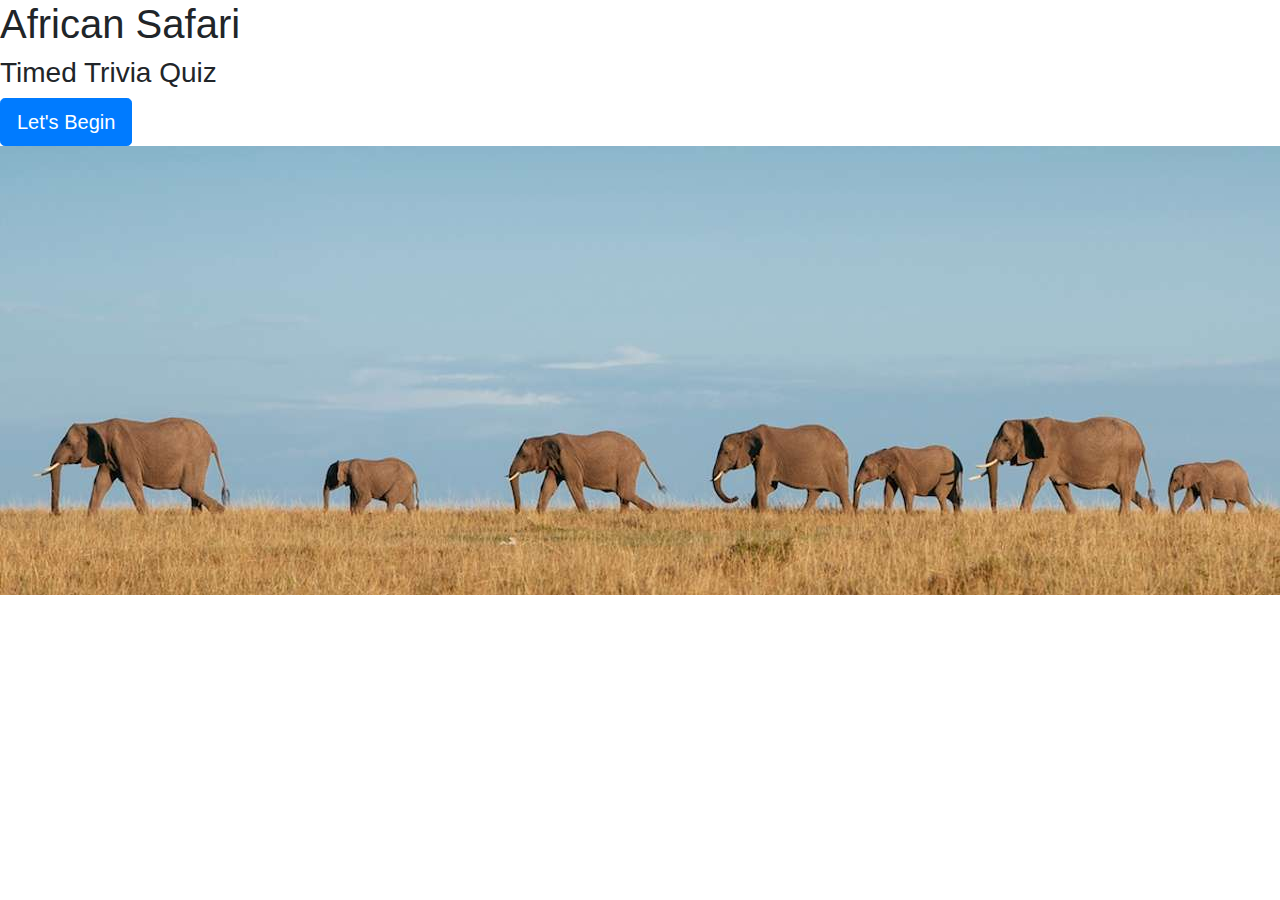
==== testingtrivia.html @ 8ef7247c "changed html of questions to arrays in javascript.  Still need to add the timer function and continu" ====
<!DOCTYPE html>
<html lang="en">
<head>
    <meta charset="UTF-8">
    <meta name="viewport" content="width=device-width, initial-scale=1.0">
    <meta http-equiv="X-UA-Compatible" content="ie=edge">
    <title>Testing Moving Trivia</title>
    <link href="assets/css/reset.css" type="text/css" rel="stylesheet">
    <link rel="stylesheet" href="https://stackpath.bootstrapcdn.com/bootstrap/4.3.1/css/bootstrap.min.css" integrity="sha384-ggOyR0iXCbMQv3Xipma34MD+dH/1fQ784/j6cY/iJTQUOhcWr7x9JvoRxT2MZw1T" crossorigin="anonymous">
    <link href="https://fonts.googleapis.com/css?family=Advent+Pro|Gruppo|Nanum+Pen+Script&display=swap" rel="stylesheet">
    <link href="assets/css/style.css" type="text/css" rel="stylesheet">
    <script type="text/javascript" src="https://cdnjs.cloudflare.com/ajax/libs/jquery/3.2.1/jquery.min.js"></script>  



</head>
<body>
    
<div class="header">
    <h1>African Safari</h1>
    <h3>Timed Trivia Quiz</h3>
</div> 
<a href="#" id="start" class="btn btn-primary btn-lg justify-content-center">Let's Begin</a>
<br/>
<div id="playarea" class="jumbotron">
  <h3 id="question"></h3>
  <br/><br/>
  <form id="form">

  </form>
  <br/>
  <a href="#" id="next" class="button">Next</a><br/>
  <div id="progressbar" ></div>
</div>
<div id="result"></div>
<footer> 
  <img src="assets/images/africanSavannah.jpg">
</footer>

<script>

  // Setting up array for multiple choice questions. 
  
  var allQuestions = [{
          question: "This animal's name means river horse. What is the name of this very large animal that is usually found standing in the water?",
          choices: ["Warthog", "Hippopotamus", "Rhinocerus", "Alligator"],
          correctAnswer: 1
      },
  
      {
          question: "This feline is the largest of Africa’s cats, spending its days lounging in the sun. It hunts big game such as zebra and wildebeest during early morning and evening hours:",
          choices: ["Leopard", "Caracal", "Cheetah", "Lion"],
          correctAnswer: 3
      },
  
      {
          question: "The term Big Five refers to:",
          choices: ["Cheetah, giraffe, lion, great antelope, elephant", "Wildebeest, lion, zebra, elephant, rhinocerus", "Cape buffalo, lion, leopard, elephant, rhinoceros", "Hippo, crocodile, gorilla, rhinocerus, leopard"],
          correctAnswer: 2
      },
  
      {
          question: "Elephants are the largest land animals and are incredibly intelligent creatures. Which of the following traits do humans & elephants share?",
          choices: ["Long-term memory", "Form deep family bonds", "Bury their dead", "All of the above"],
          correctAnswer: 3
      },
  
      {
          question: "Venom has little effect on this thick-skinned, fearless creature that can kill and eat snakes (even the deadly black mamba!) and also has a particular fondness for bee larvae:",
          choices: ["Meerkat", "Honey Badger", "Serval", "Bar-eared fox"],
          correctAnswer: 1
      },
  ];
  var currentquestion = 0;
  var correctAnswers = 0;
  
  function setupOptions() {
    $('#question').html(parseInt(currentquestion) + 1 + ". " + allQuestions[currentquestion].question);
    var options = allQuestions[currentquestion].choices;
    var formHtml = '';
    for (var i = 0; i < options.length; i++) {
      formHtml += '<div><input type="radio" name="option" value="' + i + '" id="option' + i + '"><label for="option' + i + '">' +
        allQuestions[currentquestion].choices[i] + '</label></div><br/>';
    }
    $('#form').html(formHtml);
    $("#option0").prop('checked', true);
  };
  
  function checkAns() {
    if ($("input[name=option]:checked").val() == allQuestions[currentquestion].correctAnswer) {
      correctAnswers++;
    };
  };
  
  $(document).ready(function() {
  
    $(".jumbotron").hide();
    $('#start').click(function() {
      $(".jumbotron").fadeIn();
      $(this).hide();
    });
  
    $(function() {
      $("#progressbar").progressbar({
        max: allQuestions.length - 1,
        value: 0
      });
    });
  
    setupOptions();
  
    $("#next").click(function() {
      event.preventDefault();
      checkAns();
      currentquestion++;
      $(function() {
        $("#progressbar").progressbar({
          value: currentquestion
        });
      });
      if (currentquestion < allQuestions.length) {
        setupOptions();
        if (currentquestion == allQuestions.length - 1) {
          $('#next').html("Submit");
          $('#next').click(function() {
            $(".jumbotron").hide();
            $("#result").html("You correctly answered " + correctAnswers + " out of " + currentquestion + " questions! ").hide();
            $("#result").fadeIn(1500);
          });
  
        };
  
      };
    });
  });
  
  </script>
   

</body>
</html>
---- assets/css/style.css ----
body {
}

 .jumbotron {
  background-image: url("../images/africanSavannah.jpg");
  background-size: 100%;
  background-repeat: no-repeat;
  margin: 0 auto;
 }
 }
.quizcontainer {
  background:  lightblue;

}



.questionbtn{
  font-size: 26px;
  width: 75px;
  background-color: burlywood;
  color:rgb(41, 36, 36);
  margin-top: 25px;
}
.question{
  font-size: 24px;
  color:  rgb(73, 71, 54);
}
.answers {
  display:justify-content-center;
}
.form-check-label {
  font-size: 18px;
  font-weight: bold;
  color:  rgb(73, 71, 54);
}
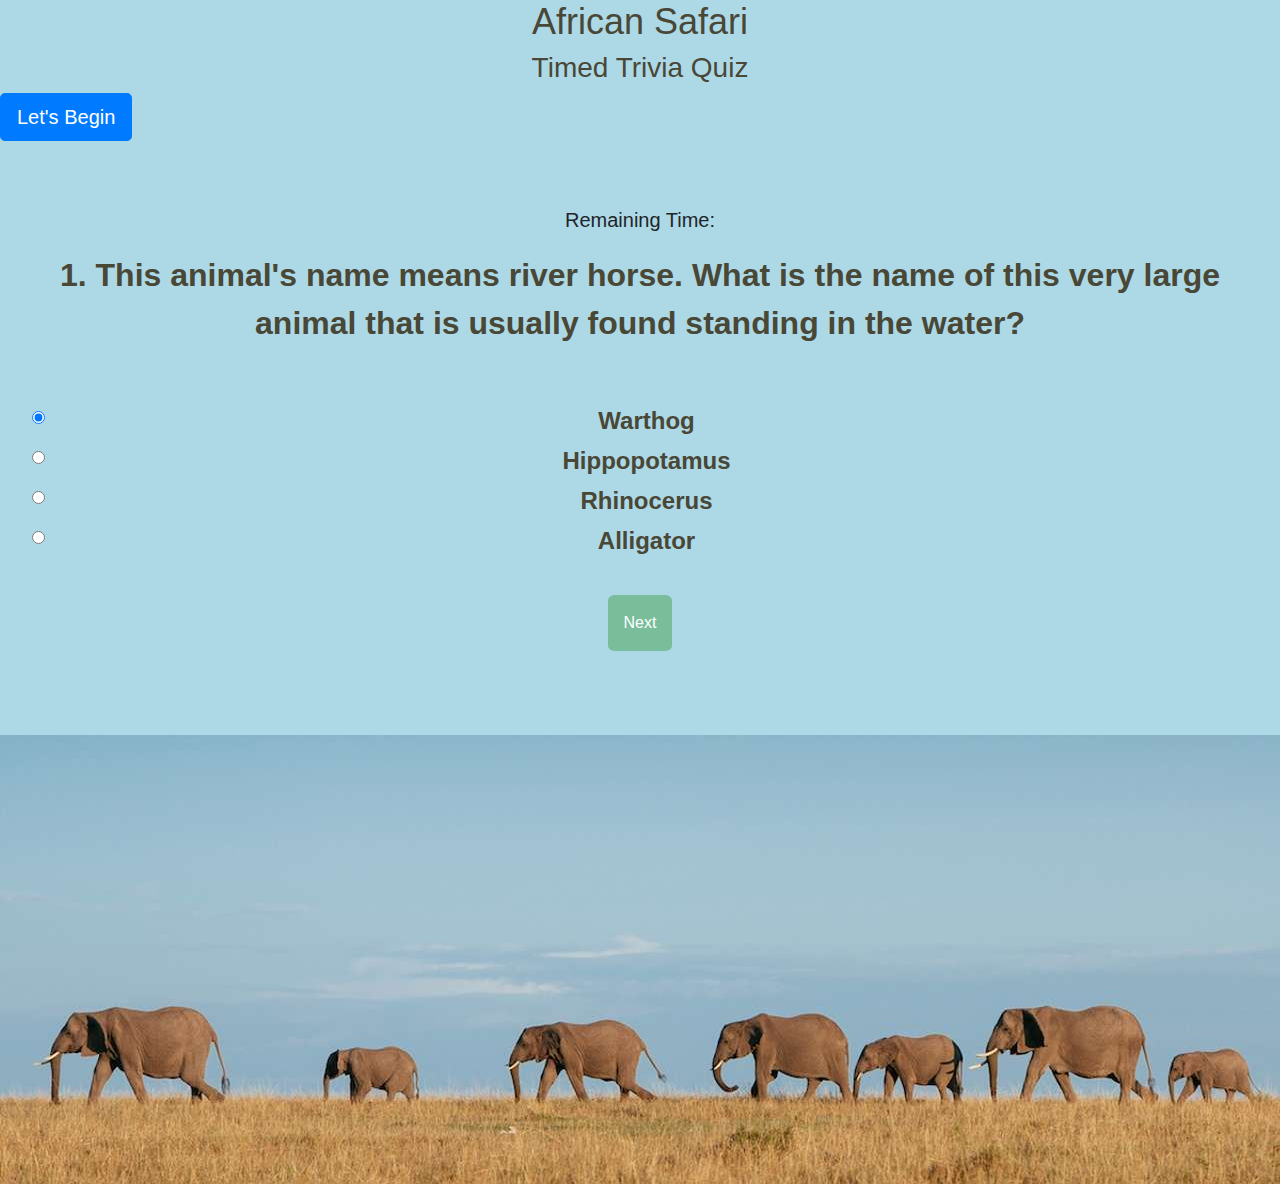
==== commit d480985e: "fixed decrement timer" ====
--- a/testingtrivia.html
+++ b/testingtrivia.html
@@ -23,6 +23,8 @@
 <a href="#" id="start" class="btn btn-primary btn-lg justify-content-center">Let's Begin</a>
 <br/>
 <div id="playarea" class="jumbotron">
+    <p id="remaining-time" class="lead">Remaining Time: <span id="timer"></span></p>
+    <p id="question" class="lead"></p>
   <h3 id="question"></h3>
   <br/><br/>
   <form id="form">
@@ -94,9 +96,9 @@
   
   $(document).ready(function() {
   
-    $(".jumbotron").hide();
+    // $(".jumbotron").hide();
     $('#start').click(function() {
-      $(".jumbotron").fadeIn();
+      // $(".jumbotron").fadeIn();
       $(this).hide();
     });
   
@@ -123,7 +125,7 @@
         if (currentquestion == allQuestions.length - 1) {
           $('#next').html("Submit");
           $('#next').click(function() {
-            $(".jumbotron").hide();
+            // $(".jumbotron").hide();
             $("#result").html("You correctly answered " + correctAnswers + " out of " + currentquestion + " questions! ").hide();
             $("#result").fadeIn(1500);
           });
--- a/assets/css/style.css
+++ b/assets/css/style.css
@@ -1,40 +1,93 @@
 body {
-}
+  background-color: lightblue;
+  font-family: 'Josefin Sans', sans-serif;
+ }
 
- .jumbotron {
-  background-image: url("../images/africanSavannah.jpg");
+ .header {
+    margin: 0 auto;
+    color: rgb(73, 71, 54);
+    text-align: center;
+    
+ }
+ #playarea {
+  background-color: lightblue;
   background-size: 100%;
   background-repeat: no-repeat;
   margin: 0 auto;
+  text-align: center;
  }
- }
-.quizcontainer {
-  background:  lightblue;
+
+
+
+h1 {
+  font-size: 36px;
+  font-family: arial;
+}
+
+#question {
+
+  font-family: 'Josefin Sans', sans-serif;
+    font-weight: bold;
+    font-size: 2em;
+    color:  rgb(73, 71, 54);
+  }
+
+label{
+  display: inline;
+}  
+
+#next {
+  text-align: center;
+  display: inline-block;
+  border-radius: 10%;
+}
+
+#result {
+  font-family: 'Josefin Sans', sans-serif;
+  font-weight: bold;
+  font-size: 36px;
+  color:  burlywood;
+}
+
+input[name="option"] {
+  float:left;
 
 }
 
+#form div{
+  margin:auto;
+  /* max-width: 500px; */
+}
 
-
-.questionbtn{
-  font-size: 26px;
-  width: 75px;
-  background-color: burlywood;
-  color:rgb(41, 36, 36);
-  margin-top: 25px;
+#form {
+  font-family: 'Josefin Sans', sans-serif;
+    font-weight: bold;
+    font-size: 1.5em;
+    line-height: 20px;
+    color:  rgb(73, 71, 54);
 }
-.question{
-  font-size: 24px;
-  color:  rgb(73, 71, 54);
-}
-.answers {
-  display:justify-content-center;
-}
-.form-check-label {
-  font-size: 18px;
-  font-weight: bold;
-  color:  rgb(73, 71, 54);
-}
+#progressbar {
+  margin: auto;
+  margin-bottom: 20px;
+  float: none; 
+  width: 50%;
+ }
 
 
 
+input, select {
+    vertical-align:middle;
+}
 
+.button {
+    display: inline-block;
+    padding: 1em;
+    background-color: #79BD9A;
+    text-decoration: none !important; 
+    color: white !important;
+} 
+
+
+#elephants{
+  display: justify-content-center;
+}